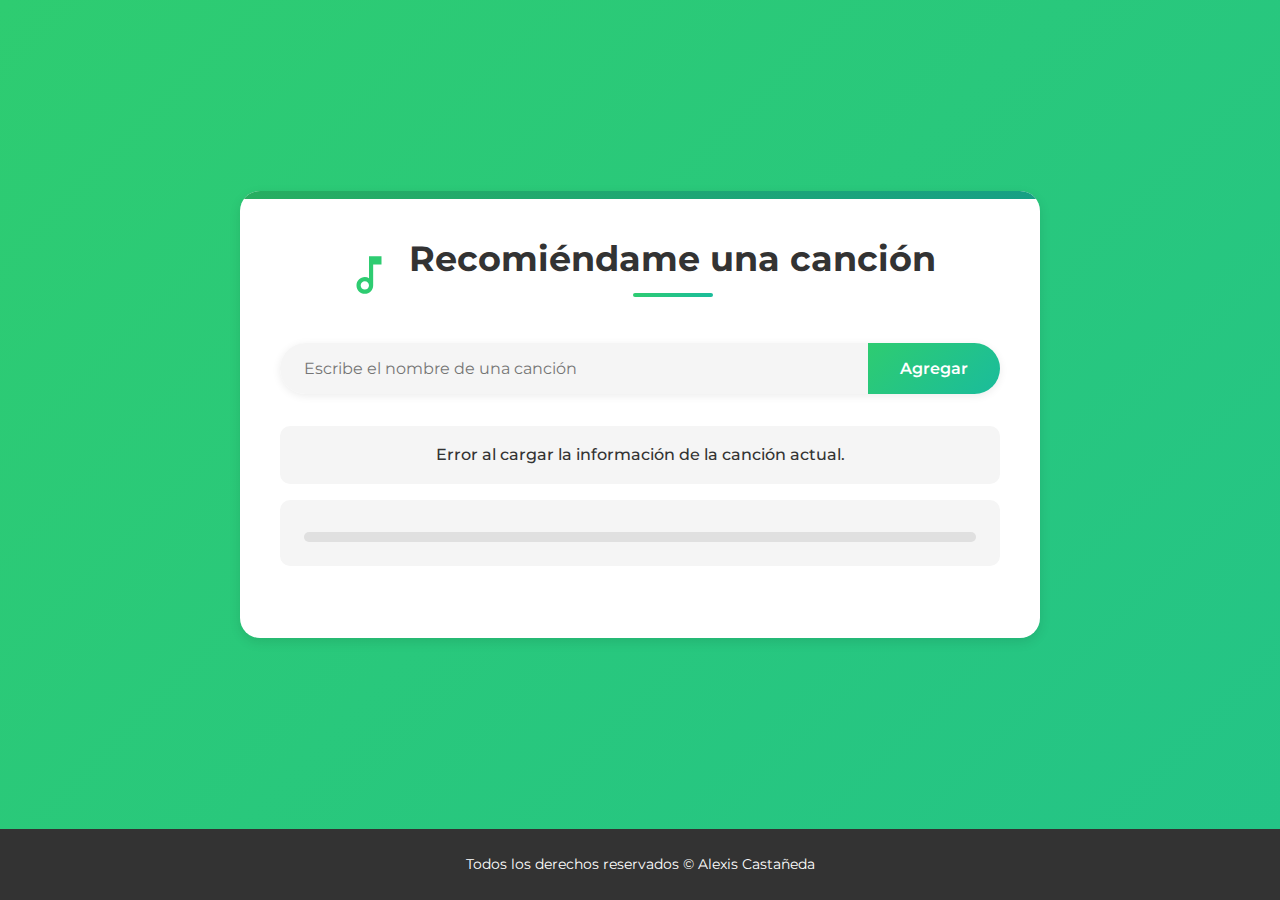
==== index.html @ 8e524f1f "Add files via upload" ====
<!DOCTYPE html>
<html lang="es">
<head>
  <meta charset="UTF-8">
  <meta name="viewport" content="width=device-width, initial-scale=1.0">
  <title>Recomiéndame una canción</title>
  <link rel="stylesheet" href="https://fonts.googleapis.com/css2?family=Montserrat:wght@400;500;600;700&display=swap">
  <style>
    :root {
      --primary-green: #2ecc71;
      --secondary-green: #27ae60;
      --dark-green: #1e8449;
      --light-green: #a9dfbf;
      --gradient-green: linear-gradient(135deg, #2ecc71, #1abc9c);
      --gradient-dark: linear-gradient(135deg, #27ae60, #16a085);
      --white: #ffffff;
      --light-gray: #f5f5f5;
      --medium-gray: #e0e0e0;
      --dark-gray: #333333;
      --shadow: 0 4px 12px rgba(0, 0, 0, 0.1);
      --transition: all 0.3s ease;
    }

    * {
      margin: 0;
      padding: 0;
      box-sizing: border-box;
    }

    body {
      font-family: 'Montserrat', sans-serif;
      background-color: var(--light-gray);
      color: var(--dark-gray);
      line-height: 1.6;
    }

    .container {
      display: flex;
      flex-direction: column;
      min-height: 100vh;
    }

    .content-wrapper {
      flex: 1;
      display: flex;
      justify-content: center;
      align-items: center;
      padding: 2rem;
      background: var(--gradient-green);
      background-size: 200% 200%;
      animation: gradientShift 15s ease infinite;
    }

    @keyframes gradientShift {
      0% { background-position: 0% 50%; }
      50% { background-position: 100% 50%; }
      100% { background-position: 0% 50%; }
    }

    .content {
      width: 100%;
      max-width: 800px;
      background: var(--white);
      border-radius: 20px;
      padding: 2.5rem;
      box-shadow: var(--shadow);
      position: relative;
      overflow: hidden;
    }

    .content::before {
      content: "";
      position: absolute;
      top: 0;
      left: 0;
      width: 100%;
      height: 8px;
      background: var(--gradient-dark);
    }

    .logo {
      display: flex;
      align-items: center;
      justify-content: center;
      margin-bottom: 1.5rem;
    }

    .logo svg {
      width: 50px;
      height: 50px;
      margin-right: 15px;
      fill: var(--primary-green);
    }

    h1 {
      color: var(--dark-gray);
      text-align: center;
      margin-bottom: 2rem;
      font-weight: 700;
      font-size: 2.2rem;
      position: relative;
      display: inline-block;
    }

    h1::after {
      content: "";
      position: absolute;
      bottom: -10px;
      left: 50%;
      transform: translateX(-50%);
      width: 80px;
      height: 4px;
      background: var(--gradient-green);
      border-radius: 2px;
    }

    .song-form {
      display: flex;
      margin-bottom: 2rem;
      position: relative;
      box-shadow: 0 2px 8px rgba(0, 0, 0, 0.08);
      border-radius: 50px;
      overflow: hidden;
    }

    #song-input {
      flex: 1;
      padding: 1rem 1.5rem;
      border: none;
      font-size: 1rem;
      background: var(--light-gray);
      transition: var(--transition);
      font-family: 'Montserrat', sans-serif;
    }

    #song-input:focus {
      outline: none;
      background: var(--white);
    }

    .song-form button {
      background: var(--gradient-green);
      color: var(--white);
      border: none;
      padding: 1rem 2rem;
      font-size: 1rem;
      cursor: pointer;
      transition: var(--transition);
      font-weight: 600;
      font-family: 'Montserrat', sans-serif;
    }

    .song-form button:hover {
      background: var(--gradient-dark);
      transform: translateY(-2px);
    }

    #track-status {
      min-height: 50px;
      margin-bottom: 1rem;
      padding: 1rem;
      border-radius: 10px;
      background-color: var(--light-gray);
      text-align: center;
      font-weight: 500;
      transition: var(--transition);
      animation: fadeIn 0.5s ease forwards;
    }

    @keyframes fadeIn {
      from {
        opacity: 0;
        transform: translateY(20px);
      }
      to {
        opacity: 1;
        transform: translateY(0);
      }
    }

    #track-info {
      margin-bottom: 2rem;
      padding: 1.5rem;
      border-radius: 10px;
      background-color: var(--light-gray);
      position: relative;
      overflow: hidden;
      display: flex;
      flex-direction: column;
      align-items: center;
      gap: 1rem;
    }

    #track-info img {
      border-radius: 10px;
      box-shadow: 0 4px 10px rgba(0, 0, 0, 0.1);
      transition: transform 0.3s ease;
      animation: float 3s ease-in-out infinite;
    }

    @keyframes float {
      0% { transform: translateY(0px); }
      50% { transform: translateY(-10px); }
      100% { transform: translateY(0px); }
    }

    #track-info img:hover {
      transform: scale(1.05);
    }

    #track-info p {
      font-weight: 500;
      margin: 0.5rem 0;
      color: var(--dark-green);
    }

    #progress-bar-container {
      width: 100%;
      background-color: var(--medium-gray);
      height: 10px;
      margin-top: 0.5rem;
      border-radius: 5px;
      overflow: hidden;
      position: relative;
    }

    #progress-bar {
      height: 100%;
      background: var(--gradient-green);
      width: 0%;
      border-radius: 5px;
      transition: width 0.3s ease;
      position: relative;
      overflow: hidden;
    }

    #progress-bar::after {
      content: "";
      position: absolute;
      top: 0;
      left: 0;
      right: 0;
      bottom: 0;
      background: linear-gradient(
        90deg,
        rgba(255, 255, 255, 0) 0%,
        rgba(255, 255, 255, 0.3) 50%,
        rgba(255, 255, 255, 0) 100%
      );
      animation: shimmer 2s infinite;
    }

    @keyframes shimmer {
      0% { transform: translateX(-100%); }
      100% { transform: translateX(100%); }
    }

    /* Estilo para el elemento progress nativo */
    #track-info progress {
      width: 100%;
      height: 10px;
      border-radius: 5px;
      overflow: hidden;
      appearance: none;
      border: none;
    }

    #track-info progress::-webkit-progress-bar {
      background-color: var(--medium-gray);
      border-radius: 5px;
    }

    #track-info progress::-webkit-progress-value {
      background: var(--gradient-green);
      border-radius: 5px;
      position: relative;
      transition: width 0.3s ease;
    }

    #track-info progress::-moz-progress-bar {
      background: var(--gradient-green);
      border-radius: 5px;
    }

    #search-results {
      display: flex;
      flex-direction: column;
      gap: 1rem;
      max-height: 400px;
      overflow-y: auto;
      padding-right: 10px;
    }

    .song {
      display: flex;
      align-items: center;
      padding: 1rem;
      background-color: var(--white);
      border-radius: 10px;
      box-shadow: 0 2px 8px rgba(0, 0, 0, 0.05);
      transition: var(--transition);
      animation: slideIn 0.5s ease forwards;
      opacity: 0;
      transform: translateY(20px);
    }

    @keyframes slideIn {
      to {
        opacity: 1;
        transform: translateY(0);
      }
    }

    .song:hover {
      transform: translateY(-5px);
      box-shadow: 0 8px 16px rgba(0, 0, 0, 0.1);
    }

    .song img {
      width: 64px;
      height: 64px;
      border-radius: 8px;
      object-fit: cover;
      margin-right: 1rem;
      box-shadow: 0 2px 6px rgba(0, 0, 0, 0.1);
    }

    .song p {
      flex: 1;
      font-weight: 500;
      margin: 0;
    }

    .song button {
      background: var(--gradient-green);
      color: var(--white);
      border: none;
      padding: 0.5rem 1rem;
      border-radius: 50px;
      cursor: pointer;
      font-weight: 600;
      transition: var(--transition);
      font-family: 'Montserrat', sans-serif;
    }

    .song button:hover {
      background: var(--gradient-dark);
      transform: scale(1.05);
      box-shadow: 0 4px 8px rgba(0, 0, 0, 0.1);
    }

    footer {
      background: var(--dark-gray);
      color: var(--white);
      text-align: center;
      padding: 1.5rem;
      font-size: 0.9rem;
    }

    /* Scrollbar styling */
    #search-results::-webkit-scrollbar {
      width: 8px;
    }

    #search-results::-webkit-scrollbar-track {
      background: var(--light-gray);
      border-radius: 4px;
    }

    #search-results::-webkit-scrollbar-thumb {
      background: var(--primary-green);
      border-radius: 4px;
    }

    #search-results::-webkit-scrollbar-thumb:hover {
      background: var(--secondary-green);
    }

    /* Responsive adjustments */
    @media (max-width: 768px) {
      .content {
        padding: 1.5rem;
      }

      .song-form {
        flex-direction: column;
        border-radius: 10px;
      }

      #song-input {
        border-radius: 10px 10px 0 0;
        padding: 1rem;
      }

      .song-form button {
        border-radius: 0 0 10px 10px;
        padding: 0.8rem;
      }

      .song {
        flex-direction: column;
        text-align: center;
        padding: 1.5rem;
      }

      .song img {
        margin-right: 0;
        margin-bottom: 1rem;
      }

      .song p {
        margin-bottom: 1rem;
      }
    }
  </style>
</head>
<body>
  <div class="container">
    <div class="content-wrapper">
      <div class="content">
        <div class="logo">
          <svg viewBox="0 0 24 24" xmlns="http://www.w3.org/2000/svg">
            <path d="M12 3v10.55c-.59-.34-1.27-.55-2-.55-2.21 0-4 1.79-4 4s1.79 4 4 4 4-1.79 4-4V7h4V3h-6zm-2 16c-1.1 0-2-.9-2-2s.9-2 2-2 2 .9 2 2-.9 2-2 2z"/>
          </svg>
          <h1>Recomiéndame una canción</h1>
        </div>
        
        <form class="song-form">
          <input type="text" id="song-input" placeholder="Escribe el nombre de una canción" />
          <button type="submit">Agregar</button>
        </form>
        
        <div id="track-status"></div>
        
        <div id="track-info">
          <!-- El contenido se generará dinámicamente con JavaScript -->
          <div id="progress-bar-container">
            <div id="progress-bar"></div>
          </div>
        </div>
        
        <div id="search-results">
          <!-- Los resultados se generarán dinámicamente con JavaScript -->
        </div>
      </div>
    </div>
    <footer>
      <p>Todos los derechos reservados &copy; Alexis Castañeda</p>
    </footer>
  </div>
  <script src="script.js"></script>
</body>
</html>
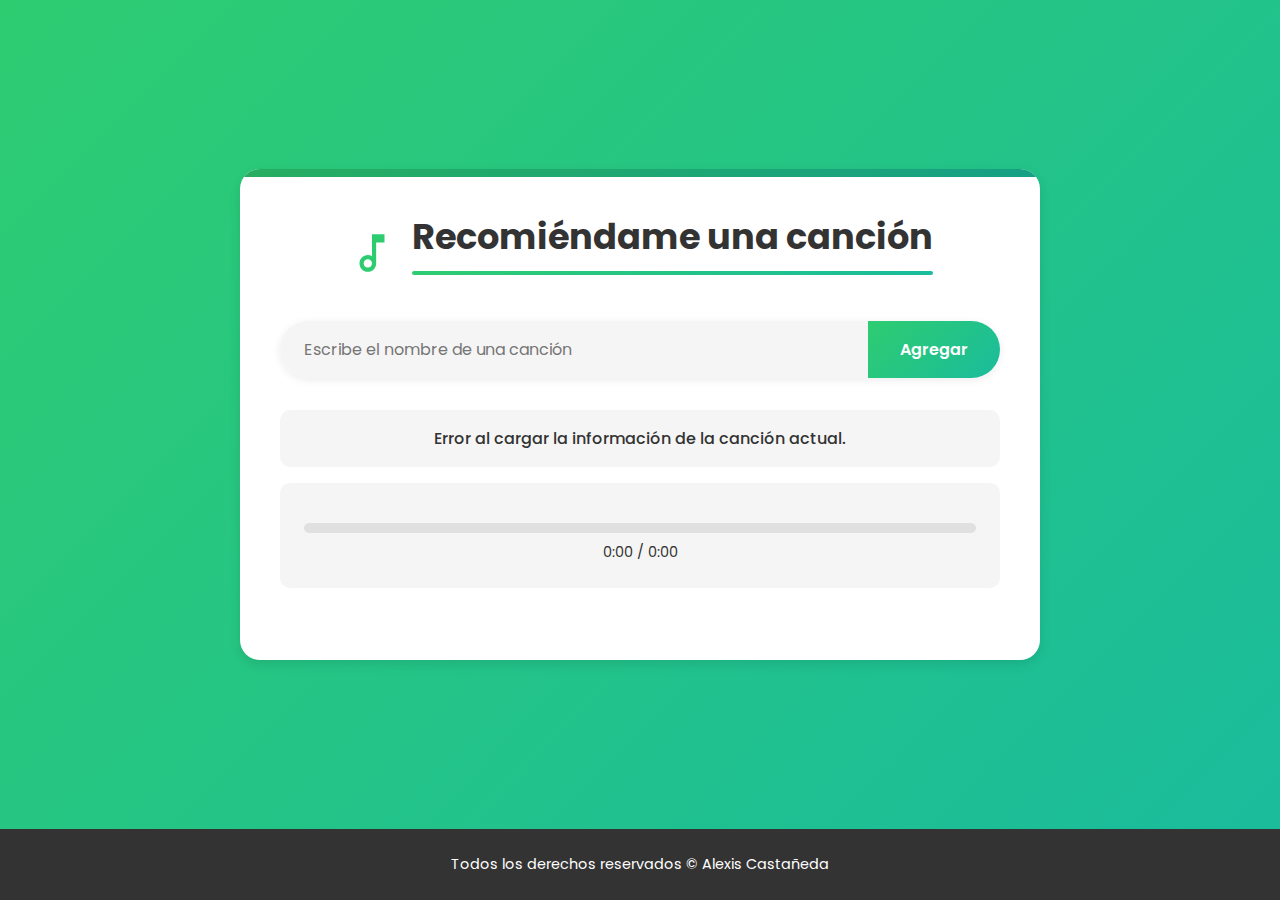
==== commit 1b286b18: "Update timer and animations" ====
--- a/index.html
+++ b/index.html
@@ -4,7 +4,7 @@
   <meta charset="UTF-8">
   <meta name="viewport" content="width=device-width, initial-scale=1.0">
   <title>Recomiéndame una canción</title>
-  <link rel="stylesheet" href="https://fonts.googleapis.com/css2?family=Montserrat:wght@400;500;600;700&display=swap">
+  <link rel="stylesheet" href="https://fonts.googleapis.com/css2?family=Poppins:wght@400;500;600;700&display=swap">
   <style>
     :root {
       --primary-green: #2ecc71;
@@ -28,7 +28,7 @@
     }
 
     body {
-      font-family: 'Montserrat', sans-serif;
+      font-family: 'Poppins', sans-serif;
       background-color: var(--light-gray);
       color: var(--dark-gray);
       line-height: 1.6;
@@ -47,7 +47,6 @@
       align-items: center;
       padding: 2rem;
       background: var(--gradient-green);
-      background-size: 200% 200%;
       animation: gradientShift 15s ease infinite;
     }
 
@@ -106,9 +105,8 @@
       content: "";
       position: absolute;
       bottom: -10px;
-      left: 50%;
-      transform: translateX(-50%);
-      width: 80px;
+      left: 0;
+      width: 100%;
       height: 4px;
       background: var(--gradient-green);
       border-radius: 2px;
@@ -130,7 +128,7 @@
       font-size: 1rem;
       background: var(--light-gray);
       transition: var(--transition);
-      font-family: 'Montserrat', sans-serif;
+      font-family: 'Poppins', sans-serif;
     }
 
     #song-input:focus {
@@ -147,12 +145,11 @@
       cursor: pointer;
       transition: var(--transition);
       font-weight: 600;
-      font-family: 'Montserrat', sans-serif;
+      font-family: 'Poppins', sans-serif;
     }
 
     .song-form button:hover {
       background: var(--gradient-dark);
-      transform: translateY(-2px);
     }
 
     #track-status {
@@ -163,19 +160,6 @@
       background-color: var(--light-gray);
       text-align: center;
       font-weight: 500;
-      transition: var(--transition);
-      animation: fadeIn 0.5s ease forwards;
-    }
-
-    @keyframes fadeIn {
-      from {
-        opacity: 0;
-        transform: translateY(20px);
-      }
-      to {
-        opacity: 1;
-        transform: translateY(0);
-      }
     }
 
     #track-info {
@@ -185,40 +169,13 @@
       background-color: var(--light-gray);
       position: relative;
       overflow: hidden;
-      display: flex;
-      flex-direction: column;
-      align-items: center;
-      gap: 1rem;
-    }
-
-    #track-info img {
-      border-radius: 10px;
-      box-shadow: 0 4px 10px rgba(0, 0, 0, 0.1);
-      transition: transform 0.3s ease;
-      animation: float 3s ease-in-out infinite;
-    }
-
-    @keyframes float {
-      0% { transform: translateY(0px); }
-      50% { transform: translateY(-10px); }
-      100% { transform: translateY(0px); }
-    }
-
-    #track-info img:hover {
-      transform: scale(1.05);
-    }
-
-    #track-info p {
-      font-weight: 500;
-      margin: 0.5rem 0;
-      color: var(--dark-green);
     }
 
     #progress-bar-container {
       width: 100%;
       background-color: var(--medium-gray);
       height: 10px;
-      margin-top: 0.5rem;
+      margin-top: 1rem;
       border-radius: 5px;
       overflow: hidden;
       position: relative;
@@ -230,61 +187,17 @@
       width: 0%;
       border-radius: 5px;
       transition: width 0.3s ease;
-      position: relative;
-      overflow: hidden;
-    }
-
-    #progress-bar::after {
-      content: "";
-      position: absolute;
-      top: 0;
-      left: 0;
-      right: 0;
-      bottom: 0;
-      background: linear-gradient(
-        90deg,
-        rgba(255, 255, 255, 0) 0%,
-        rgba(255, 255, 255, 0.3) 50%,
-        rgba(255, 255, 255, 0) 100%
-      );
-      animation: shimmer 2s infinite;
-    }
-
-    @keyframes shimmer {
-      0% { transform: translateX(-100%); }
-      100% { transform: translateX(100%); }
-    }
-
-    /* Estilo para el elemento progress nativo */
-    #track-info progress {
-      width: 100%;
-      height: 10px;
-      border-radius: 5px;
-      overflow: hidden;
-      appearance: none;
-      border: none;
-    }
-
-    #track-info progress::-webkit-progress-bar {
-      background-color: var(--medium-gray);
-      border-radius: 5px;
-    }
-
-    #track-info progress::-webkit-progress-value {
-      background: var(--gradient-green);
-      border-radius: 5px;
-      position: relative;
-      transition: width 0.3s ease;
-    }
-
-    #track-info progress::-moz-progress-bar {
-      background: var(--gradient-green);
-      border-radius: 5px;
+    }
+
+    #time-counter {
+      text-align: center;
+      margin-top: 0.5rem;
+      font-size: 0.9rem;
+      color: var(--dark-gray);
     }
 
     #search-results {
-      display: flex;
-      flex-direction: column;
+      display: grid;
       gap: 1rem;
       max-height: 400px;
       overflow-y: auto;
@@ -299,16 +212,6 @@
       border-radius: 10px;
       box-shadow: 0 2px 8px rgba(0, 0, 0, 0.05);
       transition: var(--transition);
-      animation: slideIn 0.5s ease forwards;
-      opacity: 0;
-      transform: translateY(20px);
-    }
-
-    @keyframes slideIn {
-      to {
-        opacity: 1;
-        transform: translateY(0);
-      }
     }
 
     .song:hover {
@@ -317,36 +220,42 @@
     }
 
     .song img {
-      width: 64px;
-      height: 64px;
+      width: 60px;
+      height: 60px;
       border-radius: 8px;
       object-fit: cover;
       margin-right: 1rem;
-      box-shadow: 0 2px 6px rgba(0, 0, 0, 0.1);
-    }
-
-    .song p {
+    }
+
+    .song-info {
       flex: 1;
-      font-weight: 500;
-      margin: 0;
+    }
+
+    .song-title {
+      font-weight: 600;
+      margin-bottom: 0.25rem;
+      color: var(--dark-gray);
+    }
+
+    .song-artist {
+      font-size: 0.9rem;
+      color: #666;
     }
 
     .song button {
-      background: var(--gradient-green);
-      color: var(--white);
+      background: var(--light-green);
+      color: var(--dark-green);
       border: none;
       padding: 0.5rem 1rem;
       border-radius: 50px;
       cursor: pointer;
       font-weight: 600;
       transition: var(--transition);
-      font-family: 'Montserrat', sans-serif;
     }
 
     .song button:hover {
-      background: var(--gradient-dark);
-      transform: scale(1.05);
-      box-shadow: 0 4px 8px rgba(0, 0, 0, 0.1);
+      background: var(--primary-green);
+      color: var(--white);
     }
 
     footer {
@@ -357,26 +266,6 @@
       font-size: 0.9rem;
     }
 
-    /* Scrollbar styling */
-    #search-results::-webkit-scrollbar {
-      width: 8px;
-    }
-
-    #search-results::-webkit-scrollbar-track {
-      background: var(--light-gray);
-      border-radius: 4px;
-    }
-
-    #search-results::-webkit-scrollbar-thumb {
-      background: var(--primary-green);
-      border-radius: 4px;
-    }
-
-    #search-results::-webkit-scrollbar-thumb:hover {
-      background: var(--secondary-green);
-    }
-
-    /* Responsive adjustments */
     @media (max-width: 768px) {
       .content {
         padding: 1.5rem;
@@ -400,7 +289,6 @@
       .song {
         flex-direction: column;
         text-align: center;
-        padding: 1.5rem;
       }
 
       .song img {
@@ -408,8 +296,8 @@
         margin-bottom: 1rem;
       }
 
-      .song p {
-        margin-bottom: 1rem;
+      .song button {
+        margin-top: 1rem;
       }
     }
   </style>
@@ -437,6 +325,7 @@
           <div id="progress-bar-container">
             <div id="progress-bar"></div>
           </div>
+          <div id="time-counter">0:00 / 0:00</div>
         </div>
         
         <div id="search-results">
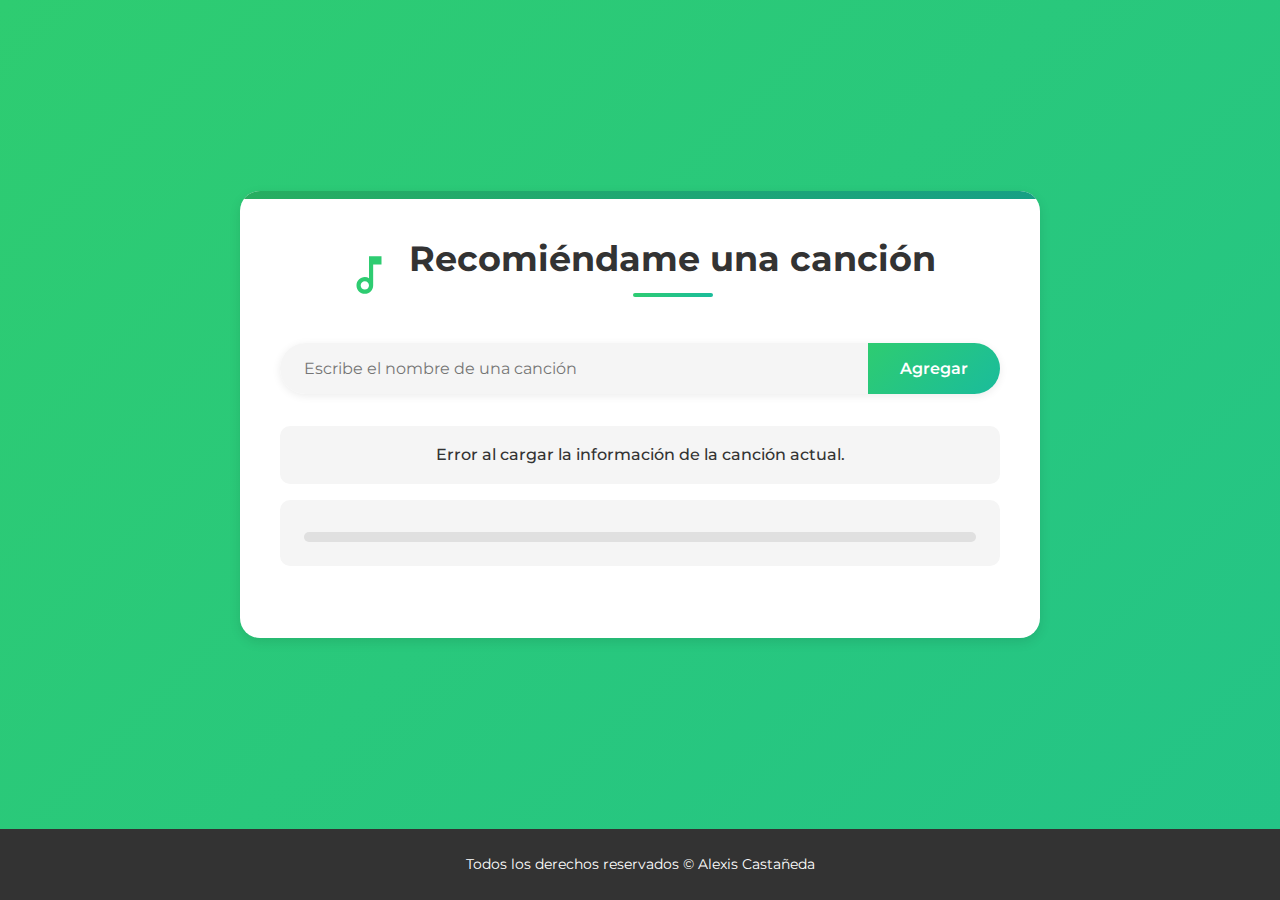
==== commit c3ebbf6f: "Update index.html" ====
--- a/index.html
+++ b/index.html
@@ -4,7 +4,7 @@
   <meta charset="UTF-8">
   <meta name="viewport" content="width=device-width, initial-scale=1.0">
   <title>Recomiéndame una canción</title>
-  <link rel="stylesheet" href="https://fonts.googleapis.com/css2?family=Poppins:wght@400;500;600;700&display=swap">
+  <link rel="stylesheet" href="https://fonts.googleapis.com/css2?family=Montserrat:wght@400;500;600;700&display=swap">
   <style>
     :root {
       --primary-green: #2ecc71;
@@ -28,7 +28,7 @@
     }
 
     body {
-      font-family: 'Poppins', sans-serif;
+      font-family: 'Montserrat', sans-serif;
       background-color: var(--light-gray);
       color: var(--dark-gray);
       line-height: 1.6;
@@ -47,6 +47,7 @@
       align-items: center;
       padding: 2rem;
       background: var(--gradient-green);
+      background-size: 200% 200%;
       animation: gradientShift 15s ease infinite;
     }
 
@@ -105,8 +106,9 @@
       content: "";
       position: absolute;
       bottom: -10px;
-      left: 0;
-      width: 100%;
+      left: 50%;
+      transform: translateX(-50%);
+      width: 80px;
       height: 4px;
       background: var(--gradient-green);
       border-radius: 2px;
@@ -128,7 +130,7 @@
       font-size: 1rem;
       background: var(--light-gray);
       transition: var(--transition);
-      font-family: 'Poppins', sans-serif;
+      font-family: 'Montserrat', sans-serif;
     }
 
     #song-input:focus {
@@ -145,11 +147,12 @@
       cursor: pointer;
       transition: var(--transition);
       font-weight: 600;
-      font-family: 'Poppins', sans-serif;
+      font-family: 'Montserrat', sans-serif;
     }
 
     .song-form button:hover {
       background: var(--gradient-dark);
+      transform: translateY(-2px);
     }
 
     #track-status {
@@ -160,6 +163,19 @@
       background-color: var(--light-gray);
       text-align: center;
       font-weight: 500;
+      transition: var(--transition);
+      animation: fadeIn 0.5s ease forwards;
+    }
+
+    @keyframes fadeIn {
+      from {
+        opacity: 0;
+        transform: translateY(20px);
+      }
+      to {
+        opacity: 1;
+        transform: translateY(0);
+      }
     }
 
     #track-info {
@@ -169,13 +185,40 @@
       background-color: var(--light-gray);
       position: relative;
       overflow: hidden;
+      display: flex;
+      flex-direction: column;
+      align-items: center;
+      gap: 1rem;
+    }
+
+    #track-info img {
+      border-radius: 10px;
+      box-shadow: 0 4px 10px rgba(0, 0, 0, 0.1);
+      transition: transform 0.3s ease;
+      animation: float 3s ease-in-out infinite;
+    }
+
+    @keyframes float {
+      0% { transform: translateY(0px); }
+      50% { transform: translateY(-10px); }
+      100% { transform: translateY(0px); }
+    }
+
+    #track-info img:hover {
+      transform: scale(1.05);
+    }
+
+    #track-info p {
+      font-weight: 500;
+      margin: 0.5rem 0;
+      color: var(--dark-green);
     }
 
     #progress-bar-container {
       width: 100%;
       background-color: var(--medium-gray);
       height: 10px;
-      margin-top: 1rem;
+      margin-top: 0.5rem;
       border-radius: 5px;
       overflow: hidden;
       position: relative;
@@ -187,17 +230,61 @@
       width: 0%;
       border-radius: 5px;
       transition: width 0.3s ease;
-    }
-
-    #time-counter {
-      text-align: center;
-      margin-top: 0.5rem;
-      font-size: 0.9rem;
-      color: var(--dark-gray);
+      position: relative;
+      overflow: hidden;
+    }
+
+    #progress-bar::after {
+      content: "";
+      position: absolute;
+      top: 0;
+      left: 0;
+      right: 0;
+      bottom: 0;
+      background: linear-gradient(
+        90deg,
+        rgba(255, 255, 255, 0) 0%,
+        rgba(255, 255, 255, 0.3) 50%,
+        rgba(255, 255, 255, 0) 100%
+      );
+      animation: shimmer 2s infinite;
+    }
+
+    @keyframes shimmer {
+      0% { transform: translateX(-100%); }
+      100% { transform: translateX(100%); }
+    }
+
+    /* Estilo para el elemento progress nativo */
+    #track-info progress {
+      width: 100%;
+      height: 10px;
+      border-radius: 5px;
+      overflow: hidden;
+      appearance: none;
+      border: none;
+    }
+
+    #track-info progress::-webkit-progress-bar {
+      background-color: var(--medium-gray);
+      border-radius: 5px;
+    }
+
+    #track-info progress::-webkit-progress-value {
+      background: var(--gradient-green);
+      border-radius: 5px;
+      position: relative;
+      transition: width 0.3s ease;
+    }
+
+    #track-info progress::-moz-progress-bar {
+      background: var(--gradient-green);
+      border-radius: 5px;
     }
 
     #search-results {
-      display: grid;
+      display: flex;
+      flex-direction: column;
       gap: 1rem;
       max-height: 400px;
       overflow-y: auto;
@@ -212,6 +299,16 @@
       border-radius: 10px;
       box-shadow: 0 2px 8px rgba(0, 0, 0, 0.05);
       transition: var(--transition);
+      animation: slideIn 0.5s ease forwards;
+      opacity: 0;
+      transform: translateY(20px);
+    }
+
+    @keyframes slideIn {
+      to {
+        opacity: 1;
+        transform: translateY(0);
+      }
     }
 
     .song:hover {
@@ -220,42 +317,36 @@
     }
 
     .song img {
-      width: 60px;
-      height: 60px;
+      width: 64px;
+      height: 64px;
       border-radius: 8px;
       object-fit: cover;
       margin-right: 1rem;
-    }
-
-    .song-info {
+      box-shadow: 0 2px 6px rgba(0, 0, 0, 0.1);
+    }
+
+    .song p {
       flex: 1;
-    }
-
-    .song-title {
-      font-weight: 600;
-      margin-bottom: 0.25rem;
-      color: var(--dark-gray);
-    }
-
-    .song-artist {
-      font-size: 0.9rem;
-      color: #666;
+      font-weight: 500;
+      margin: 0;
     }
 
     .song button {
-      background: var(--light-green);
-      color: var(--dark-green);
+      background: var(--gradient-green);
+      color: var(--white);
       border: none;
       padding: 0.5rem 1rem;
       border-radius: 50px;
       cursor: pointer;
       font-weight: 600;
       transition: var(--transition);
+      font-family: 'Montserrat', sans-serif;
     }
 
     .song button:hover {
-      background: var(--primary-green);
-      color: var(--white);
+      background: var(--gradient-dark);
+      transform: scale(1.05);
+      box-shadow: 0 4px 8px rgba(0, 0, 0, 0.1);
     }
 
     footer {
@@ -266,6 +357,26 @@
       font-size: 0.9rem;
     }
 
+    /* Scrollbar styling */
+    #search-results::-webkit-scrollbar {
+      width: 8px;
+    }
+
+    #search-results::-webkit-scrollbar-track {
+      background: var(--light-gray);
+      border-radius: 4px;
+    }
+
+    #search-results::-webkit-scrollbar-thumb {
+      background: var(--primary-green);
+      border-radius: 4px;
+    }
+
+    #search-results::-webkit-scrollbar-thumb:hover {
+      background: var(--secondary-green);
+    }
+
+    /* Responsive adjustments */
     @media (max-width: 768px) {
       .content {
         padding: 1.5rem;
@@ -289,6 +400,7 @@
       .song {
         flex-direction: column;
         text-align: center;
+        padding: 1.5rem;
       }
 
       .song img {
@@ -296,8 +408,8 @@
         margin-bottom: 1rem;
       }
 
-      .song button {
-        margin-top: 1rem;
+      .song p {
+        margin-bottom: 1rem;
       }
     }
   </style>
@@ -325,7 +437,6 @@
           <div id="progress-bar-container">
             <div id="progress-bar"></div>
           </div>
-          <div id="time-counter">0:00 / 0:00</div>
         </div>
         
         <div id="search-results">
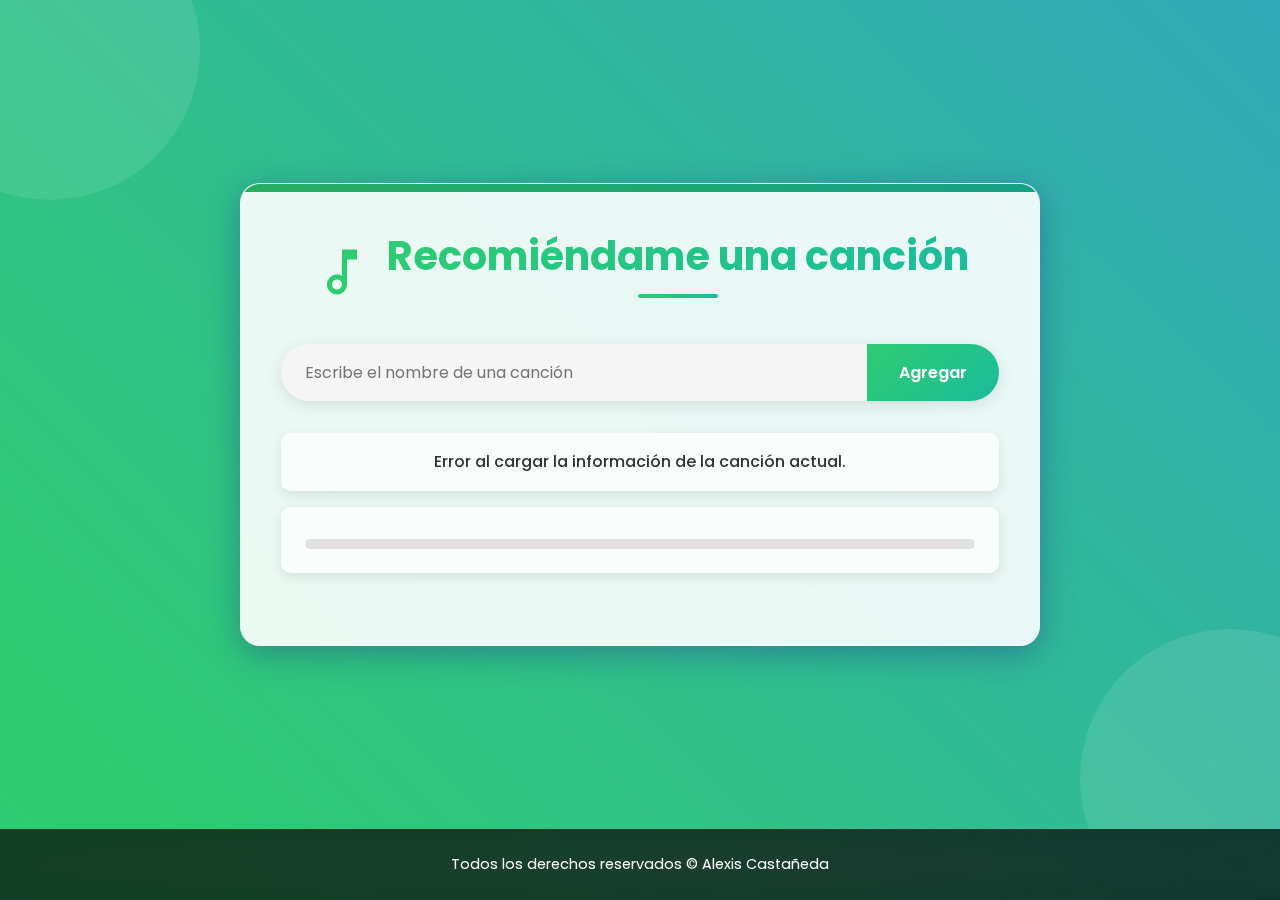
==== commit ab92478d: "Update index.html" ====
--- a/index.html
+++ b/index.html
@@ -4,7 +4,7 @@
   <meta charset="UTF-8">
   <meta name="viewport" content="width=device-width, initial-scale=1.0">
   <title>Recomiéndame una canción</title>
-  <link rel="stylesheet" href="https://fonts.googleapis.com/css2?family=Montserrat:wght@400;500;600;700&display=swap">
+  <link rel="stylesheet" href="https://fonts.googleapis.com/css2?family=Poppins:wght@400;500;600;700&display=swap">
   <style>
     :root {
       --primary-green: #2ecc71;
@@ -28,16 +28,36 @@
     }
 
     body {
-      font-family: 'Montserrat', sans-serif;
-      background-color: var(--light-gray);
+      font-family: 'Poppins', sans-serif;
+      background-color: var(--dark-gray);
       color: var(--dark-gray);
       line-height: 1.6;
+      overflow-x: hidden;
     }
 
     .container {
       display: flex;
       flex-direction: column;
       min-height: 100vh;
+      position: relative;
+    }
+
+    .animated-background {
+      position: fixed;
+      top: 0;
+      left: 0;
+      width: 100%;
+      height: 100%;
+      background: linear-gradient(45deg, #1abc9c, #2ecc71, #3498db, #9b59b6);
+      background-size: 400% 400%;
+      animation: gradientBG 15s ease infinite;
+      z-index: -1;
+    }
+
+    @keyframes gradientBG {
+      0% { background-position: 0% 50%; }
+      50% { background-position: 100% 50%; }
+      100% { background-position: 0% 50%; }
     }
 
     .content-wrapper {
@@ -46,26 +66,55 @@
       justify-content: center;
       align-items: center;
       padding: 2rem;
-      background: var(--gradient-green);
-      background-size: 200% 200%;
-      animation: gradientShift 15s ease infinite;
-    }
-
-    @keyframes gradientShift {
-      0% { background-position: 0% 50%; }
-      50% { background-position: 100% 50%; }
-      100% { background-position: 0% 50%; }
+      position: relative;
+      overflow: hidden;
+    }
+
+    .content-wrapper::before,
+    .content-wrapper::after {
+      content: '';
+      position: absolute;
+      width: 300px;
+      height: 300px;
+      background: rgba(255, 255, 255, 0.1);
+      border-radius: 50%;
+      z-index: -1;
+    }
+
+    .content-wrapper::before {
+      top: -100px;
+      left: -100px;
+      animation: float 6s ease-in-out infinite;
+    }
+
+    .content-wrapper::after {
+      bottom: -100px;
+      right: -100px;
+      animation: float 8s ease-in-out infinite reverse;
+    }
+
+    @keyframes float {
+      0%, 100% { transform: translate(0, 0); }
+      50% { transform: translate(20px, -20px); }
     }
 
     .content {
       width: 100%;
       max-width: 800px;
-      background: var(--white);
+      background: rgba(255, 255, 255, 0.9);
       border-radius: 20px;
       padding: 2.5rem;
-      box-shadow: var(--shadow);
-      position: relative;
-      overflow: hidden;
+      box-shadow: 0 8px 32px rgba(31, 38, 135, 0.37);
+      backdrop-filter: blur(4px);
+      border: 1px solid rgba(255, 255, 255, 0.18);
+      position: relative;
+      overflow: hidden;
+      transition: transform 0.3s ease, box-shadow 0.3s ease;
+    }
+
+    .content:hover {
+      transform: translateY(-5px);
+      box-shadow: 0 12px 48px rgba(31, 38, 135, 0.5);
     }
 
     .content::before {
@@ -86,10 +135,17 @@
     }
 
     .logo svg {
-      width: 50px;
-      height: 50px;
+      width: 60px;
+      height: 60px;
       margin-right: 15px;
       fill: var(--primary-green);
+      animation: pulse 2s infinite;
+    }
+
+    @keyframes pulse {
+      0% { transform: scale(1); }
+      50% { transform: scale(1.05); }
+      100% { transform: scale(1); }
     }
 
     h1 {
@@ -97,9 +153,18 @@
       text-align: center;
       margin-bottom: 2rem;
       font-weight: 700;
-      font-size: 2.2rem;
+      font-size: 2.5rem;
       position: relative;
       display: inline-block;
+      background: var(--gradient-green);
+      -webkit-background-clip: text;
+      -webkit-text-fill-color: transparent;
+      animation: shimmer 3s infinite;
+    }
+
+    @keyframes shimmer {
+      0% { background-position: -100% 0; }
+      100% { background-position: 100% 0; }
     }
 
     h1::after {
@@ -118,9 +183,15 @@
       display: flex;
       margin-bottom: 2rem;
       position: relative;
-      box-shadow: 0 2px 8px rgba(0, 0, 0, 0.08);
+      box-shadow: 0 4px 16px rgba(0, 0, 0, 0.1);
       border-radius: 50px;
       overflow: hidden;
+      transition: var(--transition);
+    }
+
+    .song-form:hover {
+      box-shadow: 0 8px 24px rgba(0, 0, 0, 0.15);
+      transform: translateY(-2px);
     }
 
     #song-input {
@@ -130,7 +201,7 @@
       font-size: 1rem;
       background: var(--light-gray);
       transition: var(--transition);
-      font-family: 'Montserrat', sans-serif;
+      font-family: 'Poppins', sans-serif;
     }
 
     #song-input:focus {
@@ -147,12 +218,29 @@
       cursor: pointer;
       transition: var(--transition);
       font-weight: 600;
-      font-family: 'Montserrat', sans-serif;
-    }
-
-    .song-form button:hover {
-      background: var(--gradient-dark);
-      transform: translateY(-2px);
+      font-family: 'Poppins', sans-serif;
+      position: relative;
+      overflow: hidden;
+    }
+
+    .song-form button::before {
+      content: '';
+      position: absolute;
+      top: 0;
+      left: -100%;
+      width: 100%;
+      height: 100%;
+      background: linear-gradient(
+        120deg,
+        transparent,
+        rgba(255, 255, 255, 0.3),
+        transparent
+      );
+      transition: all 0.6s;
+    }
+
+    .song-form button:hover::before {
+      left: 100%;
     }
 
     #track-status {
@@ -160,14 +248,15 @@
       margin-bottom: 1rem;
       padding: 1rem;
       border-radius: 10px;
-      background-color: var(--light-gray);
+      background-color: rgba(255, 255, 255, 0.7);
       text-align: center;
       font-weight: 500;
       transition: var(--transition);
-      animation: fadeIn 0.5s ease forwards;
-    }
-
-    @keyframes fadeIn {
+      animation: fadeInUp 0.5s ease forwards;
+      box-shadow: 0 4px 12px rgba(0, 0, 0, 0.1);
+    }
+
+    @keyframes fadeInUp {
       from {
         opacity: 0;
         transform: translateY(20px);
@@ -182,13 +271,20 @@
       margin-bottom: 2rem;
       padding: 1.5rem;
       border-radius: 10px;
-      background-color: var(--light-gray);
+      background-color: rgba(255, 255, 255, 0.7);
       position: relative;
       overflow: hidden;
       display: flex;
       flex-direction: column;
       align-items: center;
       gap: 1rem;
+      box-shadow: 0 4px 12px rgba(0, 0, 0, 0.1);
+      transition: var(--transition);
+    }
+
+    #track-info:hover {
+      transform: translateY(-5px);
+      box-shadow: 0 8px 24px rgba(0, 0, 0, 0.15);
     }
 
     #track-info img {
@@ -205,7 +301,7 @@
     }
 
     #track-info img:hover {
-      transform: scale(1.05);
+      transform: scale(1.05) rotate(3deg);
     }
 
     #track-info p {
@@ -244,7 +340,7 @@
       background: linear-gradient(
         90deg,
         rgba(255, 255, 255, 0) 0%,
-        rgba(255, 255, 255, 0.3) 50%,
+        rgba(255, 255, 255, 0.5) 50%,
         rgba(255, 255, 255, 0) 100%
       );
       animation: shimmer 2s infinite;
@@ -255,7 +351,6 @@
       100% { transform: translateX(100%); }
     }
 
-    /* Estilo para el elemento progress nativo */
     #track-info progress {
       width: 100%;
       height: 10px;
@@ -295,9 +390,9 @@
       display: flex;
       align-items: center;
       padding: 1rem;
-      background-color: var(--white);
+      background-color: rgba(255, 255, 255, 0.8);
       border-radius: 10px;
-      box-shadow: 0 2px 8px rgba(0, 0, 0, 0.05);
+      box-shadow: 0 4px 12px rgba(0, 0, 0, 0.1);
       transition: var(--transition);
       animation: slideIn 0.5s ease forwards;
       opacity: 0;
@@ -312,8 +407,8 @@
     }
 
     .song:hover {
-      transform: translateY(-5px);
-      box-shadow: 0 8px 16px rgba(0, 0, 0, 0.1);
+      transform: translateY(-5px) scale(1.02);
+      box-shadow: 0 8px 24px rgba(0, 0, 0, 0.15);
     }
 
     .song img {
@@ -323,6 +418,11 @@
       object-fit: cover;
       margin-right: 1rem;
       box-shadow: 0 2px 6px rgba(0, 0, 0, 0.1);
+      transition: var(--transition);
+    }
+
+    .song:hover img {
+      transform: scale(1.1) rotate(3deg);
     }
 
     .song p {
@@ -340,21 +440,62 @@
       cursor: pointer;
       font-weight: 600;
       transition: var(--transition);
-      font-family: 'Montserrat', sans-serif;
+      font-family: 'Poppins', sans-serif;
+      position: relative;
+      overflow: hidden;
+    }
+
+    .song button::before {
+      content: '';
+      position: absolute;
+      top: 0;
+      left: -100%;
+      width: 100%;
+      height: 100%;
+      background: linear-gradient(
+        120deg,
+        transparent,
+        rgba(255, 255, 255, 0.3),
+        transparent
+      );
+      transition: all 0.6s;
+    }
+
+    .song button:hover::before {
+      left: 100%;
     }
 
     .song button:hover {
-      background: var(--gradient-dark);
       transform: scale(1.05);
-      box-shadow: 0 4px 8px rgba(0, 0, 0, 0.1);
+      box-shadow: 0 4px 8px rgba(0, 0, 0, 0.2);
     }
 
     footer {
-      background: var(--dark-gray);
+      background: rgba(0, 0, 0, 0.7);
       color: var(--white);
       text-align: center;
       padding: 1.5rem;
       font-size: 0.9rem;
+      position: relative;
+      overflow: hidden;
+    }
+
+    footer::before {
+      content: '';
+      position: absolute;
+      top: -50%;
+      left: -50%;
+      width: 200%;
+      height: 200%;
+      background: radial-gradient(ellipse at center, rgba(255, 255, 255, 0.2) 0%, transparent 70%);
+      animation: ripple 15s infinite;
+      z-index: -1;
+    }
+
+    @keyframes ripple {
+      0% { transform: translate(-50%, -50%) scale(0.9); }
+      50% { transform: translate(-50%, -50%) scale(1.1); }
+      100% { transform: translate(-50%, -50%) scale(0.9); }
     }
 
     /* Scrollbar styling */
@@ -363,7 +504,7 @@
     }
 
     #search-results::-webkit-scrollbar-track {
-      background: var(--light-gray);
+      background: rgba(255, 255, 255, 0.1);
       border-radius: 4px;
     }
 
@@ -416,6 +557,7 @@
 </head>
 <body>
   <div class="container">
+    <div class="animated-background"></div>
     <div class="content-wrapper">
       <div class="content">
         <div class="logo">
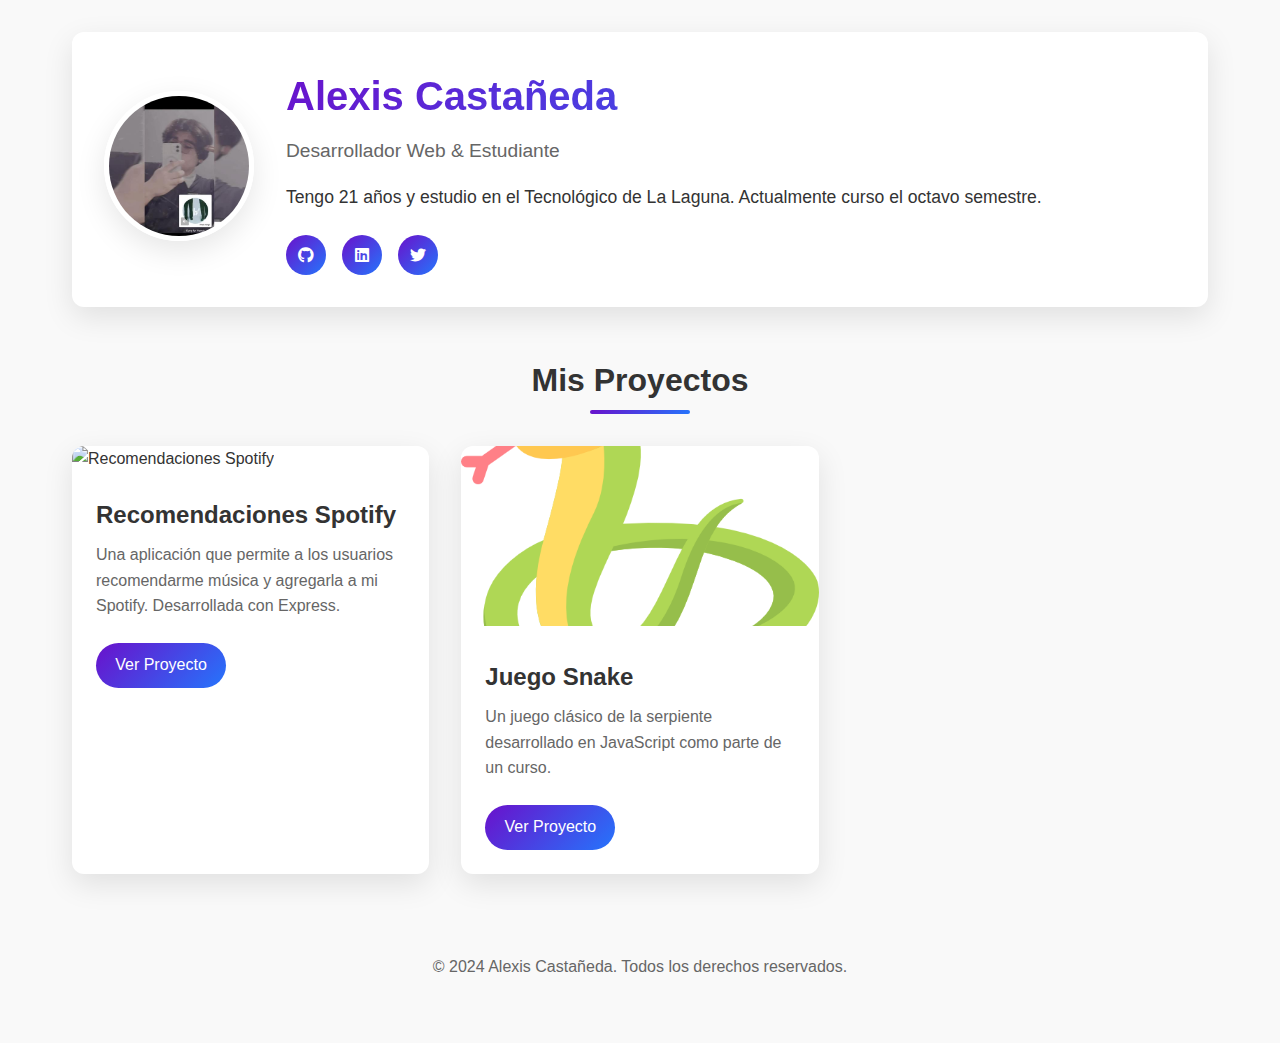
==== commit d23e6af7: "Pagina principal" ====
--- a/index.html
+++ b/index.html
@@ -1,595 +1,47 @@
 <!DOCTYPE html>
 <html lang="es">
 <head>
-  <meta charset="UTF-8">
-  <meta name="viewport" content="width=device-width, initial-scale=1.0">
-  <title>Recomiéndame una canción</title>
-  <link rel="stylesheet" href="https://fonts.googleapis.com/css2?family=Poppins:wght@400;500;600;700&display=swap">
-  <style>
-    :root {
-      --primary-green: #2ecc71;
-      --secondary-green: #27ae60;
-      --dark-green: #1e8449;
-      --light-green: #a9dfbf;
-      --gradient-green: linear-gradient(135deg, #2ecc71, #1abc9c);
-      --gradient-dark: linear-gradient(135deg, #27ae60, #16a085);
-      --white: #ffffff;
-      --light-gray: #f5f5f5;
-      --medium-gray: #e0e0e0;
-      --dark-gray: #333333;
-      --shadow: 0 4px 12px rgba(0, 0, 0, 0.1);
-      --transition: all 0.3s ease;
-    }
-
-    * {
-      margin: 0;
-      padding: 0;
-      box-sizing: border-box;
-    }
-
-    body {
-      font-family: 'Poppins', sans-serif;
-      background-color: var(--dark-gray);
-      color: var(--dark-gray);
-      line-height: 1.6;
-      overflow-x: hidden;
-    }
-
-    .container {
-      display: flex;
-      flex-direction: column;
-      min-height: 100vh;
-      position: relative;
-    }
-
-    .animated-background {
-      position: fixed;
-      top: 0;
-      left: 0;
-      width: 100%;
-      height: 100%;
-      background: linear-gradient(45deg, #1abc9c, #2ecc71, #3498db, #9b59b6);
-      background-size: 400% 400%;
-      animation: gradientBG 15s ease infinite;
-      z-index: -1;
-    }
-
-    @keyframes gradientBG {
-      0% { background-position: 0% 50%; }
-      50% { background-position: 100% 50%; }
-      100% { background-position: 0% 50%; }
-    }
-
-    .content-wrapper {
-      flex: 1;
-      display: flex;
-      justify-content: center;
-      align-items: center;
-      padding: 2rem;
-      position: relative;
-      overflow: hidden;
-    }
-
-    .content-wrapper::before,
-    .content-wrapper::after {
-      content: '';
-      position: absolute;
-      width: 300px;
-      height: 300px;
-      background: rgba(255, 255, 255, 0.1);
-      border-radius: 50%;
-      z-index: -1;
-    }
-
-    .content-wrapper::before {
-      top: -100px;
-      left: -100px;
-      animation: float 6s ease-in-out infinite;
-    }
-
-    .content-wrapper::after {
-      bottom: -100px;
-      right: -100px;
-      animation: float 8s ease-in-out infinite reverse;
-    }
-
-    @keyframes float {
-      0%, 100% { transform: translate(0, 0); }
-      50% { transform: translate(20px, -20px); }
-    }
-
-    .content {
-      width: 100%;
-      max-width: 800px;
-      background: rgba(255, 255, 255, 0.9);
-      border-radius: 20px;
-      padding: 2.5rem;
-      box-shadow: 0 8px 32px rgba(31, 38, 135, 0.37);
-      backdrop-filter: blur(4px);
-      border: 1px solid rgba(255, 255, 255, 0.18);
-      position: relative;
-      overflow: hidden;
-      transition: transform 0.3s ease, box-shadow 0.3s ease;
-    }
-
-    .content:hover {
-      transform: translateY(-5px);
-      box-shadow: 0 12px 48px rgba(31, 38, 135, 0.5);
-    }
-
-    .content::before {
-      content: "";
-      position: absolute;
-      top: 0;
-      left: 0;
-      width: 100%;
-      height: 8px;
-      background: var(--gradient-dark);
-    }
-
-    .logo {
-      display: flex;
-      align-items: center;
-      justify-content: center;
-      margin-bottom: 1.5rem;
-    }
-
-    .logo svg {
-      width: 60px;
-      height: 60px;
-      margin-right: 15px;
-      fill: var(--primary-green);
-      animation: pulse 2s infinite;
-    }
-
-    @keyframes pulse {
-      0% { transform: scale(1); }
-      50% { transform: scale(1.05); }
-      100% { transform: scale(1); }
-    }
-
-    h1 {
-      color: var(--dark-gray);
-      text-align: center;
-      margin-bottom: 2rem;
-      font-weight: 700;
-      font-size: 2.5rem;
-      position: relative;
-      display: inline-block;
-      background: var(--gradient-green);
-      -webkit-background-clip: text;
-      -webkit-text-fill-color: transparent;
-      animation: shimmer 3s infinite;
-    }
-
-    @keyframes shimmer {
-      0% { background-position: -100% 0; }
-      100% { background-position: 100% 0; }
-    }
-
-    h1::after {
-      content: "";
-      position: absolute;
-      bottom: -10px;
-      left: 50%;
-      transform: translateX(-50%);
-      width: 80px;
-      height: 4px;
-      background: var(--gradient-green);
-      border-radius: 2px;
-    }
-
-    .song-form {
-      display: flex;
-      margin-bottom: 2rem;
-      position: relative;
-      box-shadow: 0 4px 16px rgba(0, 0, 0, 0.1);
-      border-radius: 50px;
-      overflow: hidden;
-      transition: var(--transition);
-    }
-
-    .song-form:hover {
-      box-shadow: 0 8px 24px rgba(0, 0, 0, 0.15);
-      transform: translateY(-2px);
-    }
-
-    #song-input {
-      flex: 1;
-      padding: 1rem 1.5rem;
-      border: none;
-      font-size: 1rem;
-      background: var(--light-gray);
-      transition: var(--transition);
-      font-family: 'Poppins', sans-serif;
-    }
-
-    #song-input:focus {
-      outline: none;
-      background: var(--white);
-    }
-
-    .song-form button {
-      background: var(--gradient-green);
-      color: var(--white);
-      border: none;
-      padding: 1rem 2rem;
-      font-size: 1rem;
-      cursor: pointer;
-      transition: var(--transition);
-      font-weight: 600;
-      font-family: 'Poppins', sans-serif;
-      position: relative;
-      overflow: hidden;
-    }
-
-    .song-form button::before {
-      content: '';
-      position: absolute;
-      top: 0;
-      left: -100%;
-      width: 100%;
-      height: 100%;
-      background: linear-gradient(
-        120deg,
-        transparent,
-        rgba(255, 255, 255, 0.3),
-        transparent
-      );
-      transition: all 0.6s;
-    }
-
-    .song-form button:hover::before {
-      left: 100%;
-    }
-
-    #track-status {
-      min-height: 50px;
-      margin-bottom: 1rem;
-      padding: 1rem;
-      border-radius: 10px;
-      background-color: rgba(255, 255, 255, 0.7);
-      text-align: center;
-      font-weight: 500;
-      transition: var(--transition);
-      animation: fadeInUp 0.5s ease forwards;
-      box-shadow: 0 4px 12px rgba(0, 0, 0, 0.1);
-    }
-
-    @keyframes fadeInUp {
-      from {
-        opacity: 0;
-        transform: translateY(20px);
-      }
-      to {
-        opacity: 1;
-        transform: translateY(0);
-      }
-    }
-
-    #track-info {
-      margin-bottom: 2rem;
-      padding: 1.5rem;
-      border-radius: 10px;
-      background-color: rgba(255, 255, 255, 0.7);
-      position: relative;
-      overflow: hidden;
-      display: flex;
-      flex-direction: column;
-      align-items: center;
-      gap: 1rem;
-      box-shadow: 0 4px 12px rgba(0, 0, 0, 0.1);
-      transition: var(--transition);
-    }
-
-    #track-info:hover {
-      transform: translateY(-5px);
-      box-shadow: 0 8px 24px rgba(0, 0, 0, 0.15);
-    }
-
-    #track-info img {
-      border-radius: 10px;
-      box-shadow: 0 4px 10px rgba(0, 0, 0, 0.1);
-      transition: transform 0.3s ease;
-      animation: float 3s ease-in-out infinite;
-    }
-
-    @keyframes float {
-      0% { transform: translateY(0px); }
-      50% { transform: translateY(-10px); }
-      100% { transform: translateY(0px); }
-    }
-
-    #track-info img:hover {
-      transform: scale(1.05) rotate(3deg);
-    }
-
-    #track-info p {
-      font-weight: 500;
-      margin: 0.5rem 0;
-      color: var(--dark-green);
-    }
-
-    #progress-bar-container {
-      width: 100%;
-      background-color: var(--medium-gray);
-      height: 10px;
-      margin-top: 0.5rem;
-      border-radius: 5px;
-      overflow: hidden;
-      position: relative;
-    }
-
-    #progress-bar {
-      height: 100%;
-      background: var(--gradient-green);
-      width: 0%;
-      border-radius: 5px;
-      transition: width 0.3s ease;
-      position: relative;
-      overflow: hidden;
-    }
-
-    #progress-bar::after {
-      content: "";
-      position: absolute;
-      top: 0;
-      left: 0;
-      right: 0;
-      bottom: 0;
-      background: linear-gradient(
-        90deg,
-        rgba(255, 255, 255, 0) 0%,
-        rgba(255, 255, 255, 0.5) 50%,
-        rgba(255, 255, 255, 0) 100%
-      );
-      animation: shimmer 2s infinite;
-    }
-
-    @keyframes shimmer {
-      0% { transform: translateX(-100%); }
-      100% { transform: translateX(100%); }
-    }
-
-    #track-info progress {
-      width: 100%;
-      height: 10px;
-      border-radius: 5px;
-      overflow: hidden;
-      appearance: none;
-      border: none;
-    }
-
-    #track-info progress::-webkit-progress-bar {
-      background-color: var(--medium-gray);
-      border-radius: 5px;
-    }
-
-    #track-info progress::-webkit-progress-value {
-      background: var(--gradient-green);
-      border-radius: 5px;
-      position: relative;
-      transition: width 0.3s ease;
-    }
-
-    #track-info progress::-moz-progress-bar {
-      background: var(--gradient-green);
-      border-radius: 5px;
-    }
-
-    #search-results {
-      display: flex;
-      flex-direction: column;
-      gap: 1rem;
-      max-height: 400px;
-      overflow-y: auto;
-      padding-right: 10px;
-    }
-
-    .song {
-      display: flex;
-      align-items: center;
-      padding: 1rem;
-      background-color: rgba(255, 255, 255, 0.8);
-      border-radius: 10px;
-      box-shadow: 0 4px 12px rgba(0, 0, 0, 0.1);
-      transition: var(--transition);
-      animation: slideIn 0.5s ease forwards;
-      opacity: 0;
-      transform: translateY(20px);
-    }
-
-    @keyframes slideIn {
-      to {
-        opacity: 1;
-        transform: translateY(0);
-      }
-    }
-
-    .song:hover {
-      transform: translateY(-5px) scale(1.02);
-      box-shadow: 0 8px 24px rgba(0, 0, 0, 0.15);
-    }
-
-    .song img {
-      width: 64px;
-      height: 64px;
-      border-radius: 8px;
-      object-fit: cover;
-      margin-right: 1rem;
-      box-shadow: 0 2px 6px rgba(0, 0, 0, 0.1);
-      transition: var(--transition);
-    }
-
-    .song:hover img {
-      transform: scale(1.1) rotate(3deg);
-    }
-
-    .song p {
-      flex: 1;
-      font-weight: 500;
-      margin: 0;
-    }
-
-    .song button {
-      background: var(--gradient-green);
-      color: var(--white);
-      border: none;
-      padding: 0.5rem 1rem;
-      border-radius: 50px;
-      cursor: pointer;
-      font-weight: 600;
-      transition: var(--transition);
-      font-family: 'Poppins', sans-serif;
-      position: relative;
-      overflow: hidden;
-    }
-
-    .song button::before {
-      content: '';
-      position: absolute;
-      top: 0;
-      left: -100%;
-      width: 100%;
-      height: 100%;
-      background: linear-gradient(
-        120deg,
-        transparent,
-        rgba(255, 255, 255, 0.3),
-        transparent
-      );
-      transition: all 0.6s;
-    }
-
-    .song button:hover::before {
-      left: 100%;
-    }
-
-    .song button:hover {
-      transform: scale(1.05);
-      box-shadow: 0 4px 8px rgba(0, 0, 0, 0.2);
-    }
-
-    footer {
-      background: rgba(0, 0, 0, 0.7);
-      color: var(--white);
-      text-align: center;
-      padding: 1.5rem;
-      font-size: 0.9rem;
-      position: relative;
-      overflow: hidden;
-    }
-
-    footer::before {
-      content: '';
-      position: absolute;
-      top: -50%;
-      left: -50%;
-      width: 200%;
-      height: 200%;
-      background: radial-gradient(ellipse at center, rgba(255, 255, 255, 0.2) 0%, transparent 70%);
-      animation: ripple 15s infinite;
-      z-index: -1;
-    }
-
-    @keyframes ripple {
-      0% { transform: translate(-50%, -50%) scale(0.9); }
-      50% { transform: translate(-50%, -50%) scale(1.1); }
-      100% { transform: translate(-50%, -50%) scale(0.9); }
-    }
-
-    /* Scrollbar styling */
-    #search-results::-webkit-scrollbar {
-      width: 8px;
-    }
-
-    #search-results::-webkit-scrollbar-track {
-      background: rgba(255, 255, 255, 0.1);
-      border-radius: 4px;
-    }
-
-    #search-results::-webkit-scrollbar-thumb {
-      background: var(--primary-green);
-      border-radius: 4px;
-    }
-
-    #search-results::-webkit-scrollbar-thumb:hover {
-      background: var(--secondary-green);
-    }
-
-    /* Responsive adjustments */
-    @media (max-width: 768px) {
-      .content {
-        padding: 1.5rem;
-      }
-
-      .song-form {
-        flex-direction: column;
-        border-radius: 10px;
-      }
-
-      #song-input {
-        border-radius: 10px 10px 0 0;
-        padding: 1rem;
-      }
-
-      .song-form button {
-        border-radius: 0 0 10px 10px;
-        padding: 0.8rem;
-      }
-
-      .song {
-        flex-direction: column;
-        text-align: center;
-        padding: 1.5rem;
-      }
-
-      .song img {
-        margin-right: 0;
-        margin-bottom: 1rem;
-      }
-
-      .song p {
-        margin-bottom: 1rem;
-      }
-    }
-  </style>
+    <meta charset="UTF-8">
+    <meta name="viewport" content="width=device-width, initial-scale=1.0">
+    <title>Alexis Castañeda - Portfolio</title>
+    <link rel="stylesheet" href="styles.css">
+    <link rel="stylesheet" href="https://cdnjs.cloudflare.com/ajax/libs/font-awesome/6.4.0/css/all.min.css">
 </head>
 <body>
-  <div class="container">
-    <div class="animated-background"></div>
-    <div class="content-wrapper">
-      <div class="content">
-        <div class="logo">
-          <svg viewBox="0 0 24 24" xmlns="http://www.w3.org/2000/svg">
-            <path d="M12 3v10.55c-.59-.34-1.27-.55-2-.55-2.21 0-4 1.79-4 4s1.79 4 4 4 4-1.79 4-4V7h4V3h-6zm-2 16c-1.1 0-2-.9-2-2s.9-2 2-2 2 .9 2 2-.9 2-2 2z"/>
-          </svg>
-          <h1>Recomiéndame una canción</h1>
-        </div>
-        
-        <form class="song-form">
-          <input type="text" id="song-input" placeholder="Escribe el nombre de una canción" />
-          <button type="submit">Agregar</button>
-        </form>
-        
-        <div id="track-status"></div>
-        
-        <div id="track-info">
-          <!-- El contenido se generará dinámicamente con JavaScript -->
-          <div id="progress-bar-container">
-            <div id="progress-bar"></div>
-          </div>
-        </div>
-        
-        <div id="search-results">
-          <!-- Los resultados se generarán dinámicamente con JavaScript -->
-        </div>
-      </div>
+    <div class="container">
+        <header>
+            <div class="profile-container">
+                <div class="profile-image">
+                    <img src="alex.jpeg" alt="Alexis Castañeda" id="profile-img">
+                </div>
+                <div class="profile-info">
+                    <h1>Alexis Castañeda</h1>
+                    <p class="subtitle">Desarrollador Web & Estudiante</p>
+                    <p class="bio">Tengo 21 años y estudio en el Tecnológico de La Laguna. Actualmente curso el octavo semestre.</p>
+                    <div class="social-links">
+                        <a href="https://github.com/al3x3x" target="_blank"><i class="fab fa-github"></i></a>
+                        <a href="#" target="_blank"><i class="fab fa-linkedin"></i></a>
+                        <a href="#" target="_blank"><i class="fab fa-twitter"></i></a>
+                    </div>
+                </div>
+            </div>
+        </header>
+
+        <main>
+            <section class="projects-section">
+                <h2>Mis Proyectos</h2>
+                <div class="projects-container" id="projects-container">
+                    <!-- Projects will be loaded here via JavaScript -->
+                </div>
+            </section>
+        </main>
+
+        <footer>
+            <p>&copy; 2024 Alexis Castañeda. Todos los derechos reservados.</p>
+        </footer>
     </div>
-    <footer>
-      <p>Todos los derechos reservados &copy; Alexis Castañeda</p>
-    </footer>
-  </div>
-  <script src="script.js"></script>
+
+    <script src="script.js"></script>
 </body>
 </html>
+
--- a/styles.css
+++ b/styles.css
@@ -0,0 +1,247 @@
+/* Variables */
+:root {
+  --gradient-primary: linear-gradient(135deg, #6a11cb 0%, #2575fc 100%);
+  --gradient-secondary: linear-gradient(135deg, #f83600 0%, #f9d423 100%);
+  --text-primary: #333;
+  --text-secondary: #666;
+  --bg-primary: #f9f9f9;
+  --bg-card: #ffffff;
+  --shadow: 0 10px 30px rgba(0, 0, 0, 0.1);
+  --border-radius: 12px;
+  --transition: all 0.3s ease;
+}
+
+/* Reset & Base Styles */
+* {
+  margin: 0;
+  padding: 0;
+  box-sizing: border-box;
+}
+
+body {
+  font-family: "Segoe UI", Tahoma, Geneva, Verdana, sans-serif;
+  background-color: var(--bg-primary);
+  color: var(--text-primary);
+  line-height: 1.6;
+}
+
+.container {
+  max-width: 1200px;
+  margin: 0 auto;
+  padding: 2rem;
+}
+
+/* Header Styles */
+header {
+  margin-bottom: 3rem;
+}
+
+.profile-container {
+  display: flex;
+  align-items: center;
+  gap: 2rem;
+  padding: 2rem;
+  background: var(--bg-card);
+  border-radius: var(--border-radius);
+  box-shadow: var(--shadow);
+  animation: fadeIn 1s ease-in-out;
+}
+
+@media (max-width: 768px) {
+  .profile-container {
+    flex-direction: column;
+    text-align: center;
+  }
+}
+
+.profile-image {
+  flex-shrink: 0;
+}
+
+.profile-image img {
+  width: 150px;
+  height: 150px;
+  border-radius: 50%;
+  object-fit: cover;
+  border: 5px solid #fff;
+  box-shadow: var(--shadow);
+  transition: var(--transition);
+}
+
+.profile-image img:hover {
+  transform: scale(1.05);
+}
+
+.profile-info h1 {
+  font-size: 2.5rem;
+  margin-bottom: 0.5rem;
+  background: var(--gradient-primary);
+  -webkit-background-clip: text;
+  background-clip: text;
+  color: transparent;
+}
+
+.subtitle {
+  font-size: 1.2rem;
+  color: var(--text-secondary);
+  margin-bottom: 1rem;
+}
+
+.bio {
+  margin-bottom: 1.5rem;
+  font-size: 1.1rem;
+}
+
+.social-links {
+  display: flex;
+  gap: 1rem;
+}
+
+.social-links a {
+  display: inline-flex;
+  align-items: center;
+  justify-content: center;
+  width: 40px;
+  height: 40px;
+  border-radius: 50%;
+  background: var(--gradient-primary);
+  color: white;
+  text-decoration: none;
+  transition: var(--transition);
+}
+
+.social-links a:hover {
+  transform: translateY(-3px);
+  box-shadow: 0 5px 15px rgba(0, 0, 0, 0.2);
+}
+
+/* Projects Section */
+.projects-section {
+  margin-bottom: 3rem;
+}
+
+.projects-section h2 {
+  font-size: 2rem;
+  margin-bottom: 2rem;
+  text-align: center;
+  position: relative;
+  padding-bottom: 0.5rem;
+}
+
+.projects-section h2::after {
+  content: "";
+  position: absolute;
+  bottom: 0;
+  left: 50%;
+  transform: translateX(-50%);
+  width: 100px;
+  height: 4px;
+  background: var(--gradient-primary);
+  border-radius: 2px;
+}
+
+.projects-container {
+  display: grid;
+  grid-template-columns: repeat(auto-fill, minmax(300px, 1fr));
+  gap: 2rem;
+}
+
+.project-card {
+  background: var(--bg-card);
+  border-radius: var(--border-radius);
+  overflow: hidden;
+  box-shadow: var(--shadow);
+  transition: var(--transition);
+  animation: fadeInUp 0.6s ease-out;
+  animation-fill-mode: both;
+}
+
+.project-card:hover {
+  transform: translateY(-10px);
+  box-shadow: 0 15px 35px rgba(0, 0, 0, 0.15);
+}
+
+.project-card img {
+  width: 100%;
+  height: 180px;
+  object-fit: cover;
+}
+
+.project-info {
+  padding: 1.5rem;
+}
+
+.project-info h3 {
+  font-size: 1.5rem;
+  margin-bottom: 0.5rem;
+}
+
+.project-info p {
+  color: var(--text-secondary);
+  margin-bottom: 1.5rem;
+}
+
+.project-link {
+  display: inline-block;
+  padding: 0.6rem 1.2rem;
+  background: var(--gradient-primary);
+  color: white;
+  text-decoration: none;
+  border-radius: 30px;
+  font-weight: 500;
+  transition: var(--transition);
+}
+
+.project-link:hover {
+  transform: translateY(-2px);
+  box-shadow: 0 5px 15px rgba(0, 0, 0, 0.2);
+}
+
+/* Footer */
+footer {
+  text-align: center;
+  padding: 2rem 0;
+  color: var(--text-secondary);
+}
+
+/* Animations */
+@keyframes fadeIn {
+  from {
+    opacity: 0;
+  }
+  to {
+    opacity: 1;
+  }
+}
+
+@keyframes fadeInUp {
+  from {
+    opacity: 0;
+    transform: translateY(30px);
+  }
+  to {
+    opacity: 1;
+    transform: translateY(0);
+  }
+}
+
+/* Generate animation delays for project cards */
+.project-card:nth-child(1) {
+  animation-delay: 0.1s;
+}
+.project-card:nth-child(2) {
+  animation-delay: 0.2s;
+}
+.project-card:nth-child(3) {
+  animation-delay: 0.3s;
+}
+.project-card:nth-child(4) {
+  animation-delay: 0.4s;
+}
+.project-card:nth-child(5) {
+  animation-delay: 0.5s;
+}
+.project-card:nth-child(6) {
+  animation-delay: 0.6s;
+}
+
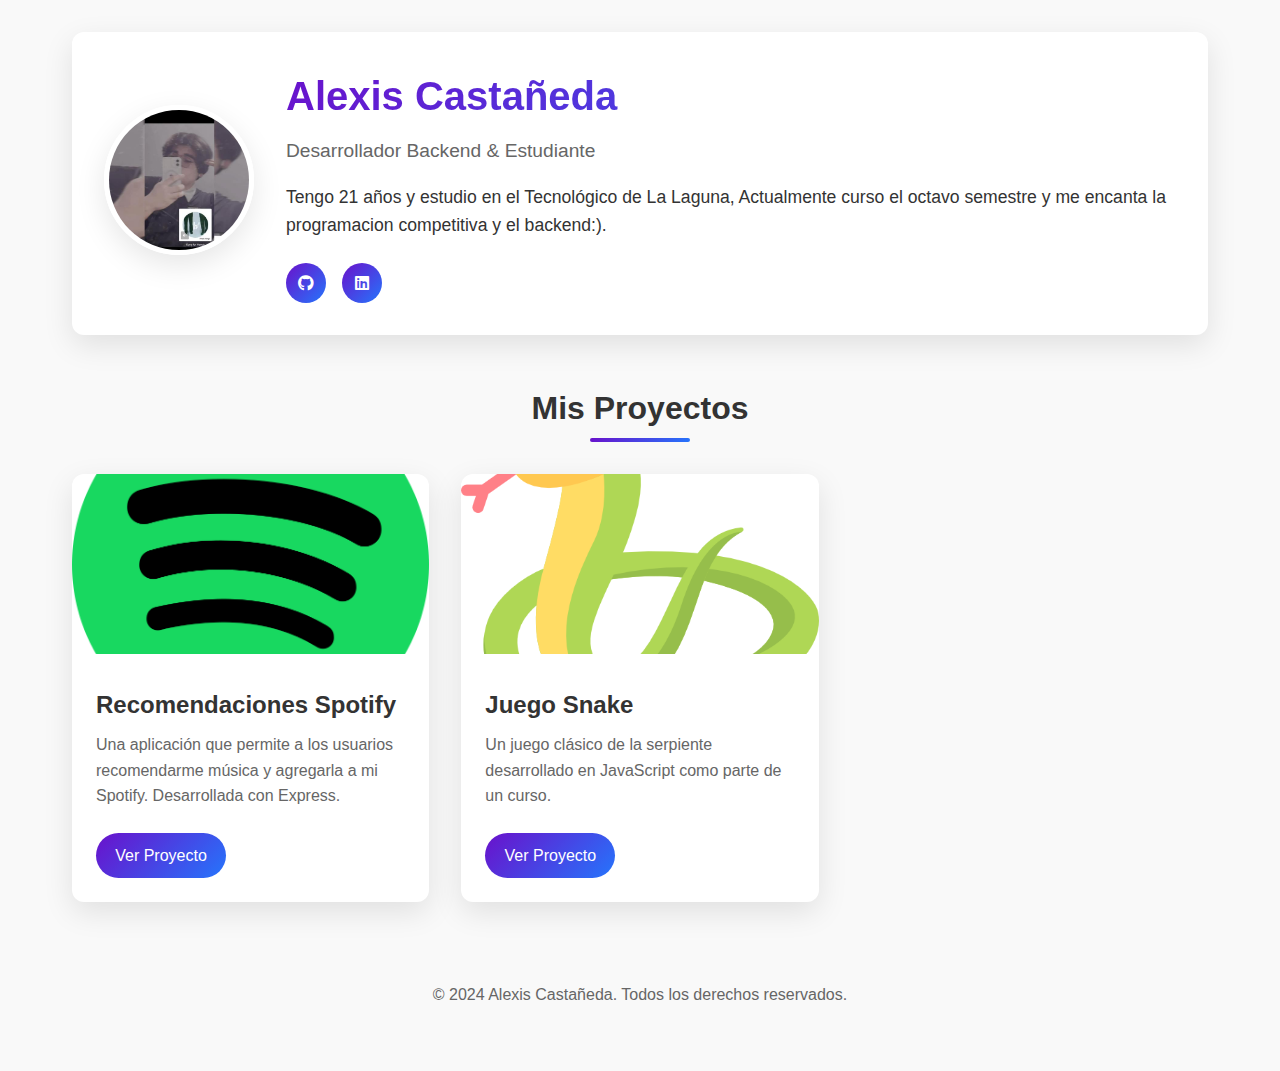
==== commit 2190cc96: "Cambio" ====
--- a/index.html
+++ b/index.html
@@ -16,12 +16,11 @@
                 </div>
                 <div class="profile-info">
                     <h1>Alexis Castañeda</h1>
-                    <p class="subtitle">Desarrollador Web & Estudiante</p>
-                    <p class="bio">Tengo 21 años y estudio en el Tecnológico de La Laguna. Actualmente curso el octavo semestre.</p>
+                    <p class="subtitle">Desarrollador  Backend & Estudiante</p>
+                    <p class="bio">Tengo 21 años y estudio en el Tecnológico de La Laguna, Actualmente curso el octavo semestre y me encanta la programacion competitiva y el backend:).</p>
                     <div class="social-links">
                         <a href="https://github.com/al3x3x" target="_blank"><i class="fab fa-github"></i></a>
-                        <a href="#" target="_blank"><i class="fab fa-linkedin"></i></a>
-                        <a href="#" target="_blank"><i class="fab fa-twitter"></i></a>
+                        <a href="https://www.linkedin.com/in/martin-alexis-casta%C3%B1eda-barajas/" target="_blank"><i class="fab fa-linkedin"></i></a>
                     </div>
                 </div>
             </div>
